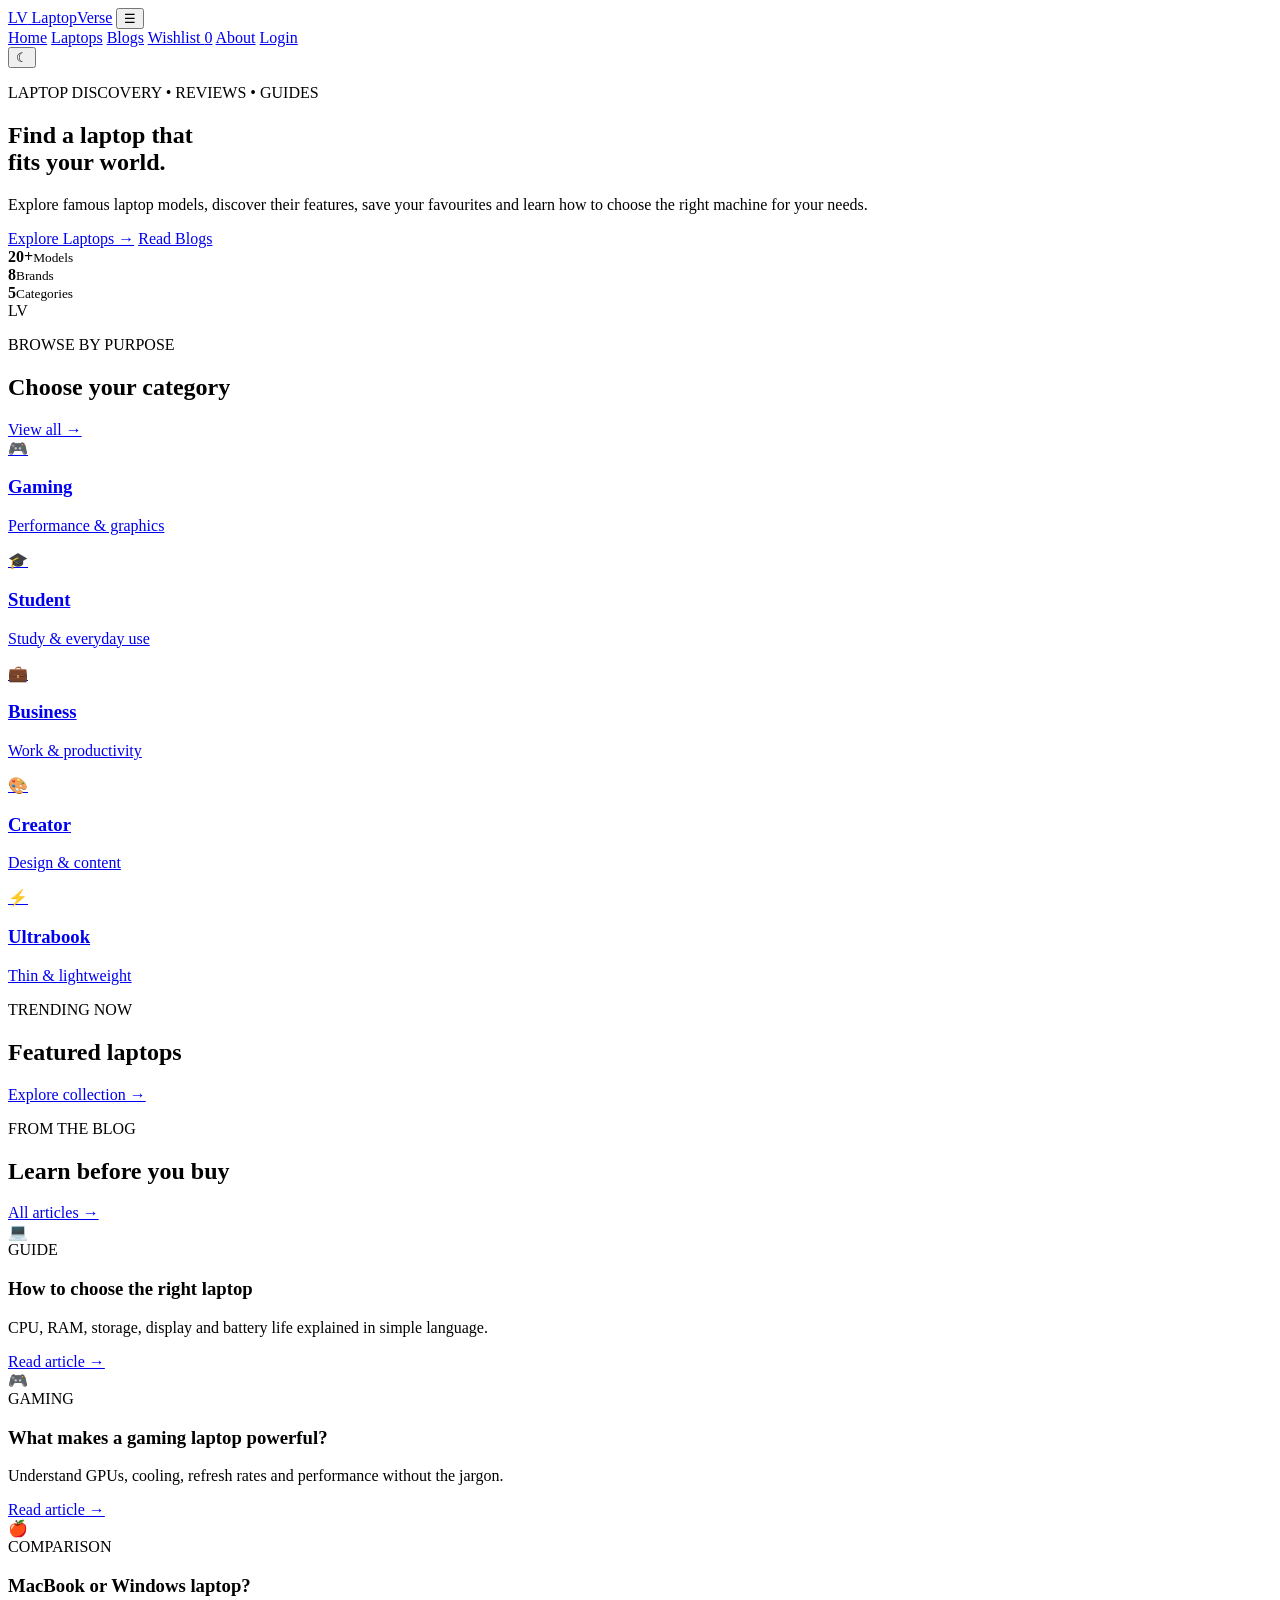
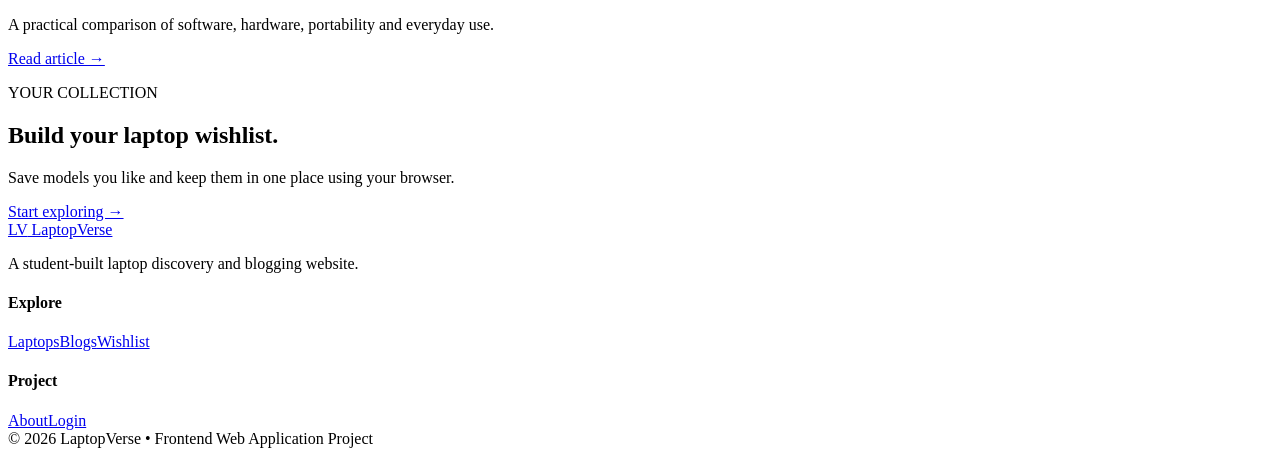
==== index.html @ c3fbec59 "Add files via upload" ====
<!DOCTYPE html>
<html lang="en">
<head>
  <meta charset="UTF-8">
  <meta name="viewport" content="width=device-width, initial-scale=1.0">
  <meta name="description" content="LaptopVerse - Discover laptops, compare models, read blogs and build your wishlist.">
  <title>LaptopVerse | Laptop Discovery & Blog</title>
  <link rel="stylesheet" href="css/style.css">
  <link rel="stylesheet" href="css/responsive.css">
</head>
<body>
  <header class="navbar">
    <a class="logo" href="index.html"><span>LV</span> LaptopVerse</a>
    <button class="menu-toggle" id="menuToggle">☰</button>
    <nav id="mainNav">
      <a class="active" href="index.html">Home</a>
      <a href="laptops.html">Laptops</a>
      <a href="blog.html">Blogs</a>
      <a href="wishlist.html">Wishlist <span class="nav-count" id="wishlistCount">0</span></a>
      <a href="about.html">About</a>
      <a class="nav-login" href="login.html">Login</a>
    </nav>
    <button class="theme-btn" id="themeToggle" title="Toggle theme">☾</button>
  </header>

  <main>
    <section class="hero">
      <div class="hero-content">
        <p class="eyebrow">LAPTOP DISCOVERY • REVIEWS • GUIDES</p>
        <h1>Find a laptop that<br><span>fits your world.</span></h1>
        <p class="hero-text">Explore famous laptop models, discover their features, save your favourites and learn how to choose the right machine for your needs.</p>
        <div class="hero-actions">
          <a class="btn primary" href="laptops.html">Explore Laptops →</a>
          <a class="btn secondary" href="blog.html">Read Blogs</a>
        </div>
        <div class="hero-stats">
          <div><strong>20+</strong><small>Models</small></div>
          <div><strong>8</strong><small>Brands</small></div>
          <div><strong>5</strong><small>Categories</small></div>
        </div>
      </div>
      <div class="hero-art">
        <div class="laptop-illustration">
          <div class="screen"><div class="screen-glow">LV</div></div>
          <div class="keyboard"></div>
          <div class="base"></div>
        </div>
      </div>
    </section>

    <section class="section">
      <div class="section-heading">
        <div><p class="eyebrow">BROWSE BY PURPOSE</p><h2>Choose your category</h2></div>
        <a href="laptops.html">View all →</a>
      </div>
      <div class="category-grid">
        <a href="laptops.html?category=Gaming" class="category-card"><span>🎮</span><h3>Gaming</h3><p>Performance & graphics</p></a>
        <a href="laptops.html?category=Student" class="category-card"><span>🎓</span><h3>Student</h3><p>Study & everyday use</p></a>
        <a href="laptops.html?category=Business" class="category-card"><span>💼</span><h3>Business</h3><p>Work & productivity</p></a>
        <a href="laptops.html?category=Creator" class="category-card"><span>🎨</span><h3>Creator</h3><p>Design & content</p></a>
        <a href="laptops.html?category=Ultrabook" class="category-card"><span>⚡</span><h3>Ultrabook</h3><p>Thin & lightweight</p></a>
      </div>
    </section>

    <section class="section muted">
      <div class="section-heading">
        <div><p class="eyebrow">TRENDING NOW</p><h2>Featured laptops</h2></div>
        <a href="laptops.html">Explore collection →</a>
      </div>
      <div id="featuredGrid" class="laptop-grid"></div>
    </section>

    <section class="section">
      <div class="section-heading">
        <div><p class="eyebrow">FROM THE BLOG</p><h2>Learn before you buy</h2></div>
        <a href="blog.html">All articles →</a>
      </div>
      <div class="blog-grid">
        <article class="blog-card">
          <div class="blog-image gradient-one">💻</div>
          <div class="blog-body"><span class="tag">GUIDE</span><h3>How to choose the right laptop</h3><p>CPU, RAM, storage, display and battery life explained in simple language.</p><a href="blog.html#choose">Read article →</a></div>
        </article>
        <article class="blog-card">
          <div class="blog-image gradient-two">🎮</div>
          <div class="blog-body"><span class="tag">GAMING</span><h3>What makes a gaming laptop powerful?</h3><p>Understand GPUs, cooling, refresh rates and performance without the jargon.</p><a href="blog.html#gaming">Read article →</a></div>
        </article>
        <article class="blog-card">
          <div class="blog-image gradient-three">🍎</div>
          <div class="blog-body"><span class="tag">COMPARISON</span><h3>MacBook or Windows laptop?</h3><p>A practical comparison of software, hardware, portability and everyday use.</p><a href="blog.html#mac">Read article →</a></div>
        </article>
      </div>
    </section>

    <section class="cta">
      <div><p class="eyebrow">YOUR COLLECTION</p><h2>Build your laptop wishlist.</h2><p>Save models you like and keep them in one place using your browser.</p></div>
      <a class="btn primary" href="laptops.html">Start exploring →</a>
    </section>
  </main>

  <footer>
    <div class="footer-main">
      <div><a class="logo" href="index.html"><span>LV</span> LaptopVerse</a><p>A student-built laptop discovery and blogging website.</p></div>
      <div><h4>Explore</h4><a href="laptops.html">Laptops</a><a href="blog.html">Blogs</a><a href="wishlist.html">Wishlist</a></div>
      <div><h4>Project</h4><a href="about.html">About</a><a href="login.html">Login</a></div>
    </div>
    <div class="footer-bottom">© 2026 LaptopVerse • Frontend Web Application Project</div>
  </footer>
  <script src="js/main.js"></script>
  <script src="js/laptops.js"></script>
</body>
</html>
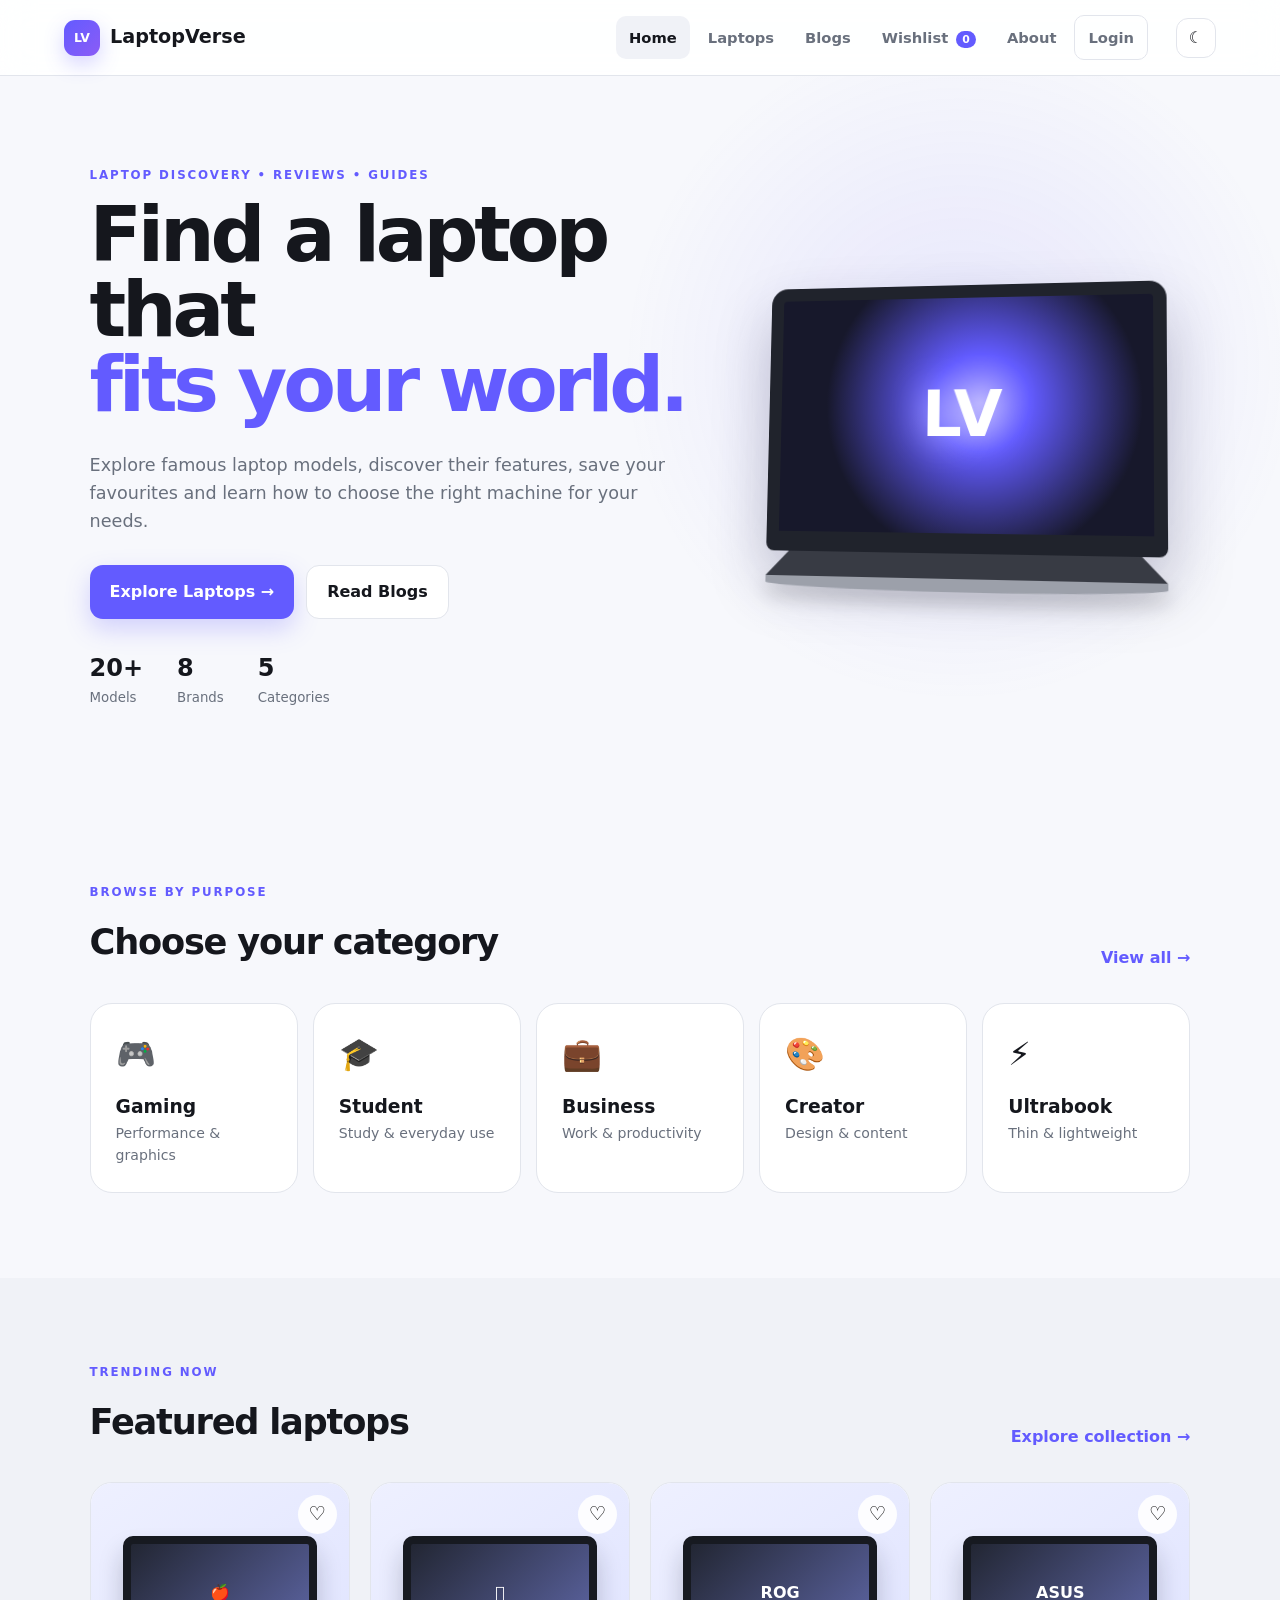
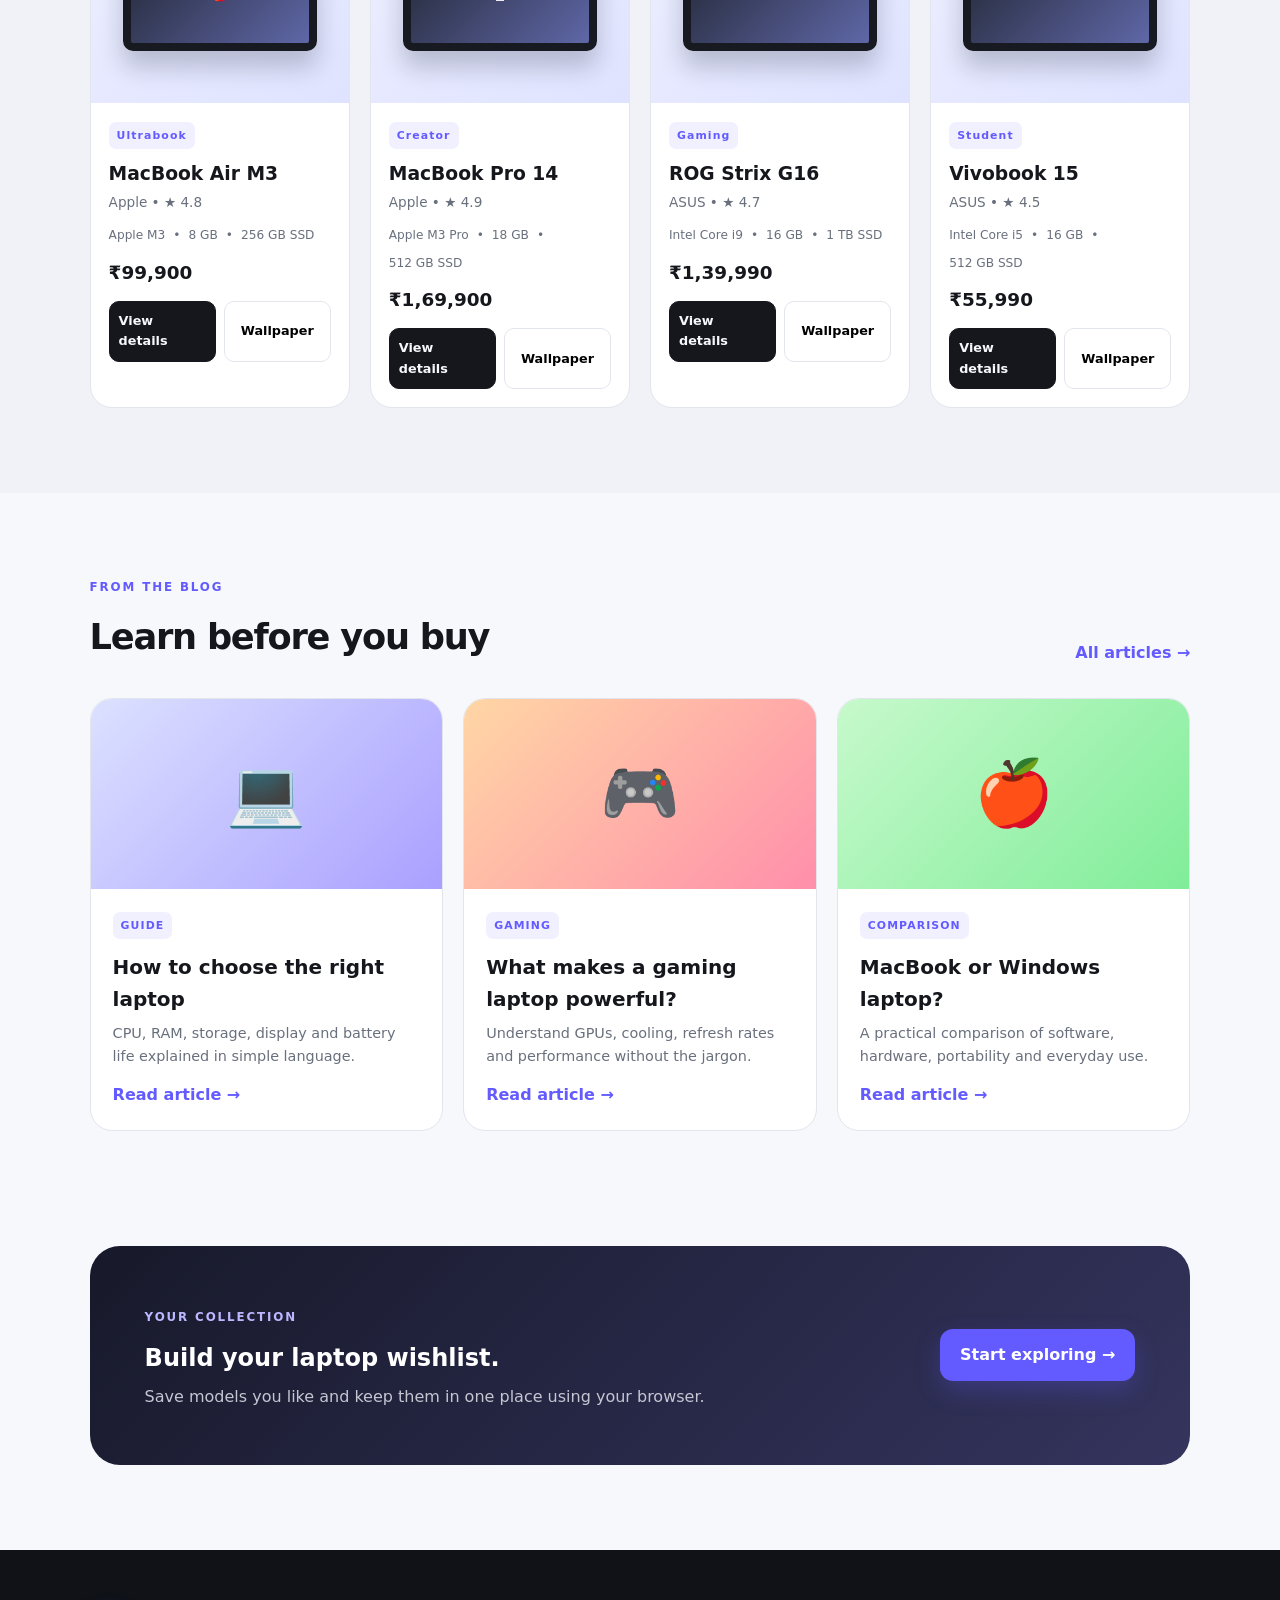
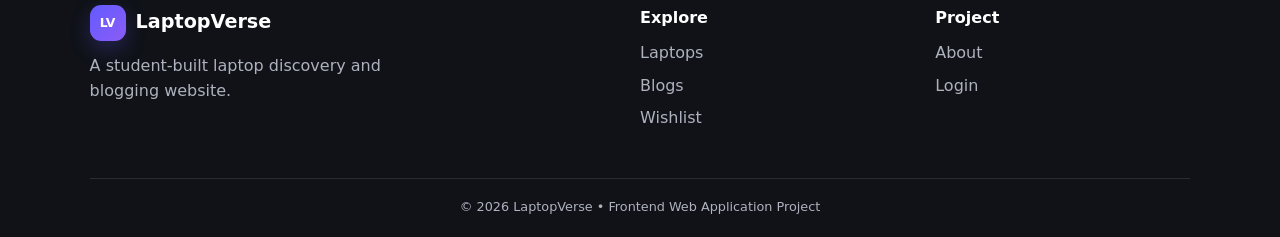
==== commit 0a2bc0c0: "Add files via upload" ====
--- a/index.html
+++ b/index.html
@@ -5,8 +5,8 @@
   <meta name="viewport" content="width=device-width, initial-scale=1.0">
   <meta name="description" content="LaptopVerse - Discover laptops, compare models, read blogs and build your wishlist.">
   <title>LaptopVerse | Laptop Discovery & Blog</title>
-  <link rel="stylesheet" href="css/style.css">
-  <link rel="stylesheet" href="css/responsive.css">
+  <link rel="stylesheet" href="style.css">
+  <link rel="stylesheet" href="responsive.css">
 </head>
 <body>
   <header class="navbar">
@@ -105,7 +105,7 @@
     </div>
     <div class="footer-bottom">© 2026 LaptopVerse • Frontend Web Application Project</div>
   </footer>
-  <script src="js/main.js"></script>
-  <script src="js/laptops.js"></script>
+  <script src="main.js"></script>
+  <script src="laptops.js"></script>
 </body>
 </html>
--- a/style.css
+++ b/style.css
@@ -0,0 +1,28 @@
+:root{
+--bg:#f7f8fc;--surface:#fff;--surface2:#f0f2f7;--text:#15171d;--muted:#69707d;--border:#e2e5ec;
+--accent:#635bff;--accent2:#8b5cf6;--shadow:0 18px 50px rgba(25,30,50,.08);--radius:22px;
+}
+*{box-sizing:border-box;margin:0;padding:0}
+html{scroll-behavior:smooth}
+body{font-family:Inter,ui-sans-serif,system-ui,-apple-system,BlinkMacSystemFont,"Segoe UI",sans-serif;background:var(--bg);color:var(--text);line-height:1.6}
+body.dark{--bg:#0d0f14;--surface:#161922;--surface2:#1d202a;--text:#f4f5f8;--muted:#a8adba;--border:#2b2f3b;--shadow:0 18px 50px rgba(0,0,0,.25)}
+a{text-decoration:none;color:inherit}button,input,select{font:inherit}.hidden{display:none!important}
+.navbar{height:76px;background:rgba(255,255,255,.88);backdrop-filter:blur(16px);border-bottom:1px solid var(--border);display:flex;align-items:center;padding:0 max(5vw,24px);gap:28px;position:sticky;top:0;z-index:50}
+.dark .navbar{background:rgba(13,15,20,.9)}
+.logo{font-weight:800;font-size:1.2rem;display:flex;align-items:center;gap:10px;white-space:nowrap}.logo span,.auth-brand>span{display:grid;place-items:center;width:36px;height:36px;border-radius:11px;background:linear-gradient(135deg,var(--accent),var(--accent2));color:#fff;font-size:.78rem;box-shadow:0 8px 20px rgba(99,91,255,.25)}
+nav{display:flex;align-items:center;gap:5px;margin-left:auto}nav a{padding:10px 13px;border-radius:10px;color:var(--muted);font-size:.92rem;font-weight:600}nav a:hover,nav a.active{background:var(--surface2);color:var(--text)}.nav-login{border:1px solid var(--border)!important}.nav-count{font-size:.68rem;background:var(--accent);color:#fff;padding:2px 6px;border-radius:20px;margin-left:3px}.theme-btn,.menu-toggle{border:1px solid var(--border);background:var(--surface);color:var(--text);width:40px;height:40px;border-radius:12px;cursor:pointer}.menu-toggle{display:none}
+.hero{min-height:620px;padding:90px max(7vw,30px);display:flex;align-items:center;justify-content:space-between;gap:40px;overflow:hidden;background:radial-gradient(circle at 75% 40%,rgba(99,91,255,.12),transparent 32%),var(--bg)}
+.hero-content{max-width:670px}.eyebrow{color:var(--accent);font-size:.74rem;letter-spacing:.16em;font-weight:800;margin-bottom:12px}.hero h1{font-size:clamp(3rem,6vw,5.7rem);line-height:.98;letter-spacing:-.055em;margin-bottom:28px}.hero h1 span{color:var(--accent)}.hero-text{font-size:1.1rem;color:var(--muted);max-width:590px}.hero-actions{display:flex;gap:12px;margin:30px 0}.btn{display:inline-flex;align-items:center;justify-content:center;gap:8px;border:0;border-radius:13px;padding:13px 20px;font-weight:750;cursor:pointer;transition:.2s}.btn:hover{transform:translateY(-2px)}.btn.primary{background:var(--accent);color:#fff;box-shadow:0 10px 25px rgba(99,91,255,.25)}.btn.secondary{background:var(--surface);border:1px solid var(--border);color:var(--text)}.btn.full{width:100%}.hero-stats{display:flex;gap:34px}.hero-stats div{display:flex;flex-direction:column}.hero-stats strong{font-size:1.5rem}.hero-stats small{color:var(--muted)}
+.hero-art{width:min(42vw,530px);height:390px;display:grid;place-items:center}.laptop-illustration{width:88%;transform:perspective(900px) rotateY(-8deg) rotateX(4deg)}.screen{height:270px;border:13px solid #20232c;border-bottom-width:20px;border-radius:17px 17px 8px 8px;background:radial-gradient(circle at 55% 45%,#a79fff,#625bff 20%,#17182b 65%);display:grid;place-items:center;box-shadow:0 30px 60px rgba(40,40,80,.28)}.screen-glow{font-size:4rem;font-weight:900;color:#fff;text-shadow:0 0 35px rgba(255,255,255,.7)}.keyboard{height:25px;background:#383b44;clip-path:polygon(6% 0,94% 0,100% 100%,0 100%)}.base{height:13px;background:#9ca0aa;border-radius:0 0 50% 50%;box-shadow:0 9px 20px rgba(0,0,0,.25)}
+.section{padding:85px max(7vw,24px)}.section.muted{background:var(--surface2)}.section-heading{display:flex;align-items:end;justify-content:space-between;gap:20px;margin-bottom:32px}.section-heading h2{font-size:2.2rem;letter-spacing:-.035em}.section-heading>a{color:var(--accent);font-weight:700}
+.category-grid{display:grid;grid-template-columns:repeat(5,1fr);gap:15px}.category-card{background:var(--surface);border:1px solid var(--border);padding:25px;border-radius:var(--radius);transition:.25s}.category-card:hover{transform:translateY(-5px);box-shadow:var(--shadow);border-color:rgba(99,91,255,.4)}.category-card span{font-size:2rem}.category-card h3{margin-top:12px}.category-card p{color:var(--muted);font-size:.88rem}
+.laptop-grid{display:grid;grid-template-columns:repeat(4,1fr);gap:20px}.laptop-card{background:var(--surface);border:1px solid var(--border);border-radius:var(--radius);overflow:hidden;transition:.25s;position:relative}.laptop-card:hover{transform:translateY(-5px);box-shadow:var(--shadow)}.laptop-image{height:220px;background:linear-gradient(145deg,#eef0ff,#dfe3ff);display:grid;place-items:center;position:relative}.laptop-image .mini-laptop{width:75%;height:115px;border-radius:10px;background:linear-gradient(135deg,#222633,#5f67a7);border:8px solid #171a21;box-shadow:0 16px 25px rgba(20,25,40,.22);display:grid;place-items:center;color:#fff;font-weight:900}.dark .laptop-image{background:linear-gradient(145deg,#242738,#1a1d28)}.heart{position:absolute;right:12px;top:12px;width:39px;height:39px;border:0;border-radius:50%;background:rgba(255,255,255,.92);cursor:pointer;font-size:1.2rem}.heart.saved{color:#ef476f}.card-body{padding:18px}.tag{display:inline-block;font-size:.68rem;letter-spacing:.1em;font-weight:800;color:var(--accent);background:rgba(99,91,255,.09);padding:5px 8px;border-radius:7px}.card-body h3{margin:10px 0 3px}.brand{color:var(--muted);font-size:.85rem}.spec-line{display:flex;gap:8px;flex-wrap:wrap;margin:12px 0;color:var(--muted);font-size:.76rem}.price{font-size:1.15rem;font-weight:800}.card-actions{display:flex;gap:8px;margin-top:14px}.small-btn{flex:1;padding:9px;border:1px solid var(--border);background:var(--surface);border-radius:10px;cursor:pointer;font-size:.8rem;font-weight:700}.small-btn.primary-small{background:var(--text);color:var(--bg);border-color:var(--text)}
+.blog-grid{display:grid;grid-template-columns:repeat(3,1fr);gap:20px}.blog-card{background:var(--surface);border:1px solid var(--border);border-radius:var(--radius);overflow:hidden}.blog-image{height:190px;display:grid;place-items:center;font-size:4rem}.gradient-one{background:linear-gradient(135deg,#dce1ff,#aaa0ff)}.gradient-two{background:linear-gradient(135deg,#ffd6a5,#ff8fab)}.gradient-three{background:linear-gradient(135deg,#c7f9cc,#80ed99)}.blog-body{padding:22px}.blog-body h3{margin:12px 0 7px;font-size:1.25rem}.blog-body p{color:var(--muted);font-size:.9rem}.blog-body a{display:inline-block;color:var(--accent);font-weight:750;margin-top:14px}
+.cta{margin:30px max(7vw,24px) 85px;padding:55px;border-radius:30px;background:linear-gradient(135deg,#17192a,#34345e);color:#fff;display:flex;justify-content:space-between;align-items:center;gap:30px}.cta .eyebrow{color:#bcb7ff}.cta p{color:#c4c6d2;margin-top:7px}
+.page-hero{text-align:center;padding:90px 24px 65px;background:radial-gradient(circle at 50% 20%,rgba(99,91,255,.13),transparent 35%)}.page-hero h1{font-size:clamp(2.6rem,6vw,4.5rem);letter-spacing:-.05em;line-height:1.05}.page-hero>p:last-child{color:var(--muted);max-width:650px;margin:15px auto 0}
+.filter-panel{display:grid;grid-template-columns:2fr 1fr 1fr 1fr;gap:12px;margin-bottom:20px}.search-box{display:flex;align-items:center;border:1px solid var(--border);background:var(--surface);border-radius:13px;padding:0 14px}.search-box span{font-size:1.4rem;color:var(--muted)}.search-box input,.filter-panel select{width:100%;border:0;outline:0;background:transparent;color:var(--text);padding:13px}.filter-panel select{border:1px solid var(--border);background:var(--surface);border-radius:13px}.result-line{display:flex;justify-content:space-between;align-items:center;margin:10px 0 22px;color:var(--muted);font-size:.9rem}.text-btn{border:0;background:none;color:var(--accent);font-weight:700;cursor:pointer}
+.empty-state{text-align:center;padding:80px 20px;color:var(--muted)}.empty-state>div{font-size:3.5rem;color:var(--accent)}.empty-state h3{color:var(--text);font-size:1.5rem;margin:8px}
+.detail-wrap{padding:70px max(7vw,24px)}.back-link{color:var(--accent);font-weight:700}.detail-grid{display:grid;grid-template-columns:1fr 1fr;gap:70px;align-items:center;margin-top:30px}.detail-visual{background:linear-gradient(145deg,#eceeff,#dfe2ff);border-radius:30px;padding:60px}.detail-visual .mini-laptop{height:280px;width:90%;margin:auto;background:linear-gradient(135deg,#202331,#666ec0);border:15px solid #151821;border-radius:20px;display:grid;place-items:center;color:white;font-size:3.5rem;font-weight:900;box-shadow:0 25px 50px rgba(30,35,70,.25)}.detail-content h1{font-size:3.5rem;line-height:1.05;letter-spacing:-.05em}.detail-content .brand{font-size:1rem;margin:8px 0 20px}.detail-price{font-size:1.6rem;font-weight:850;margin:20px 0}.detail-actions{display:flex;gap:10px}.spec-table{display:grid;grid-template-columns:1fr 1fr;margin-top:30px;border-top:1px solid var(--border)}.spec-table div{padding:13px 0;border-bottom:1px solid var(--border)}.spec-table div:nth-child(odd){color:var(--muted)}
+.article-list{max-width:900px;margin:auto}.article{background:var(--surface);border:1px solid var(--border);padding:38px;border-radius:22px;margin-bottom:22px}.article h2{font-size:2.2rem;line-height:1.15;margin:10px 0}.article h3{margin-top:25px}.article p{color:var(--muted);margin-top:12px}.article-meta{font-size:.85rem}.two-col{display:grid;grid-template-columns:1fr 1fr;gap:60px;align-items:start}.two-col h2{font-size:2.6rem;margin-bottom:15px}.feature-panel{background:var(--surface);border:1px solid var(--border);border-radius:22px;overflow:hidden}.feature-panel div{padding:21px;border-bottom:1px solid var(--border);font-weight:800}.feature-panel span{display:block;color:var(--muted);font-weight:500;font-size:.9rem}.feature-grid{display:grid;grid-template-columns:repeat(4,1fr);gap:20px}.feature-grid>div{background:var(--surface);padding:25px;border:1px solid var(--border);border-radius:20px}.feature-grid b{color:var(--accent)}
+.auth-wrap{min-height:calc(100vh - 150px);display:grid;place-items:center;padding:50px 20px}.auth-card{width:min(440px,100%);background:var(--surface);border:1px solid var(--border);padding:38px;border-radius:24px;box-shadow:var(--shadow)}.auth-brand{text-align:center;margin-bottom:28px}.auth-brand>span{margin:auto auto 15px}.auth-brand h1{font-size:2rem}.auth-brand p{color:var(--muted)}form label{display:block;font-weight:700;font-size:.9rem;margin:14px 0;position:relative}form input{width:100%;padding:13px;border:1px solid var(--border);background:var(--surface);color:var(--text);border-radius:11px;margin-top:7px;outline:none}form input:focus{border-color:var(--accent);box-shadow:0 0 0 3px rgba(99,91,255,.1)}.show-pass{position:absolute;right:9px;bottom:8px;border:0;background:none;color:var(--accent);font-size:.78rem;font-weight:700;cursor:pointer}.error{display:block;color:#e24a67;min-height:18px;font-size:.76rem}.check-row{display:flex;align-items:center;gap:8px;font-weight:500!important}.check-row input{width:auto;margin:0}.form-message{text-align:center;margin-top:12px;font-weight:700}.auth-switch{text-align:center;color:var(--muted);margin-top:20px}.auth-switch a{color:var(--accent);font-weight:700}.demo-box{background:var(--surface2);padding:12px;border-radius:10px;font-size:.78rem;margin-top:20px;color:var(--muted)}
+footer{background:#101218;color:#aeb2be;padding:55px max(7vw,24px) 20px}.footer-main{display:grid;grid-template-columns:2fr 1fr 1fr;gap:40px}.footer-main .logo{color:#fff;margin-bottom:12px}.footer-main p{max-width:360px}.footer-main h4{color:#fff;margin-bottom:10px}.footer-main a:not(.logo){display:block;margin:7px 0}.footer-bottom{border-top:1px solid #292c34;margin-top:40px;padding-top:18px;text-align:center;font-size:.8rem}
--- a/responsive.css
+++ b/responsive.css
@@ -0,0 +1,9 @@
+@media(max-width:1050px){
+.laptop-grid{grid-template-columns:repeat(3,1fr)}.category-grid{grid-template-columns:repeat(3,1fr)}.category-card:last-child{grid-column:span 3}.hero{padding-top:65px}.hero-art{width:40vw}.filter-panel{grid-template-columns:1fr 1fr}.search-box{grid-column:span 2}.feature-grid{grid-template-columns:repeat(2,1fr)}
+}
+@media(max-width:780px){
+.navbar{gap:10px}.menu-toggle{display:block;margin-left:auto}nav{display:none;position:absolute;top:76px;left:0;right:0;background:var(--surface);border-bottom:1px solid var(--border);padding:12px 20px;flex-direction:column;align-items:stretch;box-shadow:var(--shadow)}nav.open{display:flex}nav a{padding:13px}.theme-btn{order:3}.hero{flex-direction:column;text-align:center;min-height:auto;padding:70px 24px}.hero-content{max-width:700px}.hero-actions,.hero-stats{justify-content:center}.hero-art{width:min(90vw,500px);height:280px}.screen{height:190px}.category-grid,.laptop-grid{grid-template-columns:repeat(2,1fr)}.category-card:last-child{grid-column:auto}.blog-grid{grid-template-columns:1fr}.detail-grid,.two-col{grid-template-columns:1fr;gap:35px}.detail-content h1{font-size:2.7rem}.footer-main{grid-template-columns:1fr 1fr}.cta{flex-direction:column;align-items:flex-start}.feature-grid{grid-template-columns:1fr 1fr}
+}
+@media(max-width:520px){
+.logo{font-size:1rem}.logo span{width:32px;height:32px}.hero h1{font-size:2.9rem}.hero-text{font-size:1rem}.hero-actions{flex-direction:column}.hero-stats{gap:20px}.category-grid,.laptop-grid{grid-template-columns:1fr}.filter-panel{grid-template-columns:1fr}.search-box{grid-column:auto}.detail-visual{padding:30px}.detail-visual .mini-laptop{height:190px}.spec-table{grid-template-columns:1fr}.footer-main{grid-template-columns:1fr}.article{padding:25px}.article h2{font-size:1.7rem}.auth-card{padding:27px}
+}
